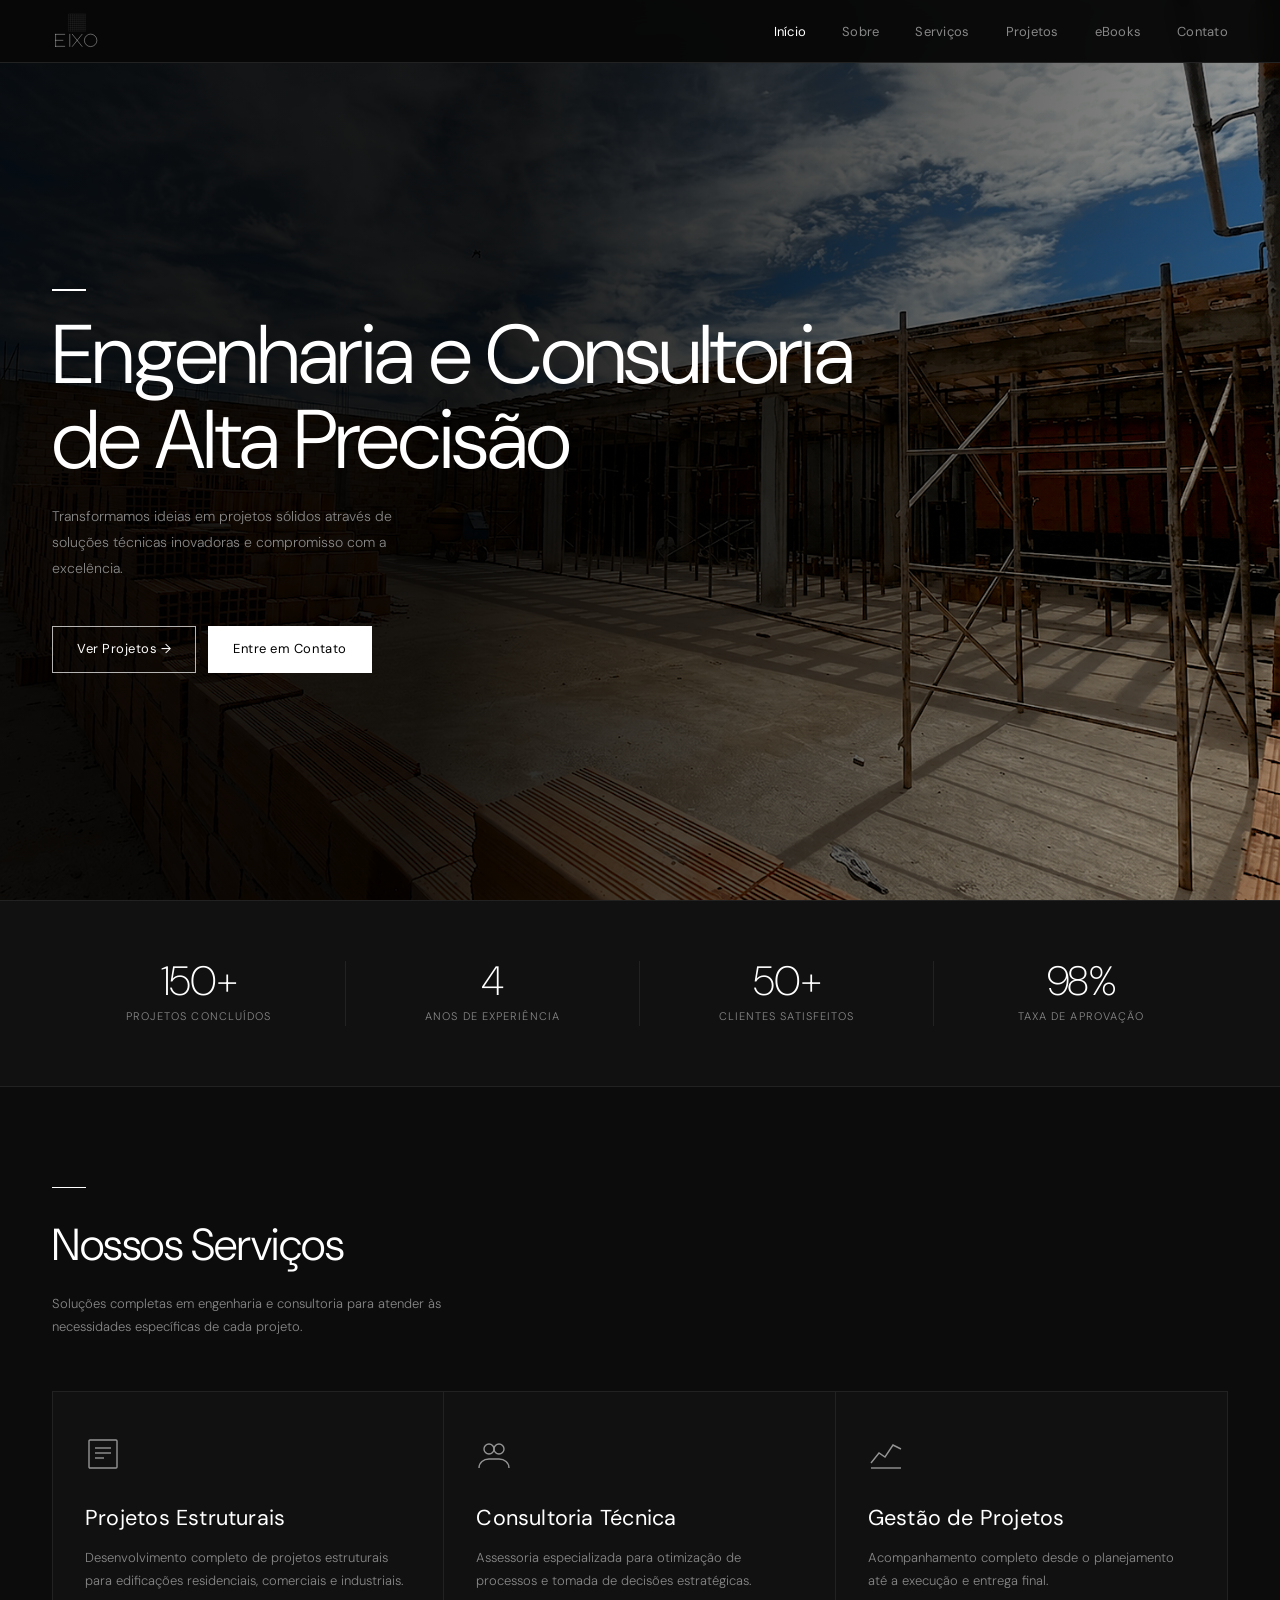
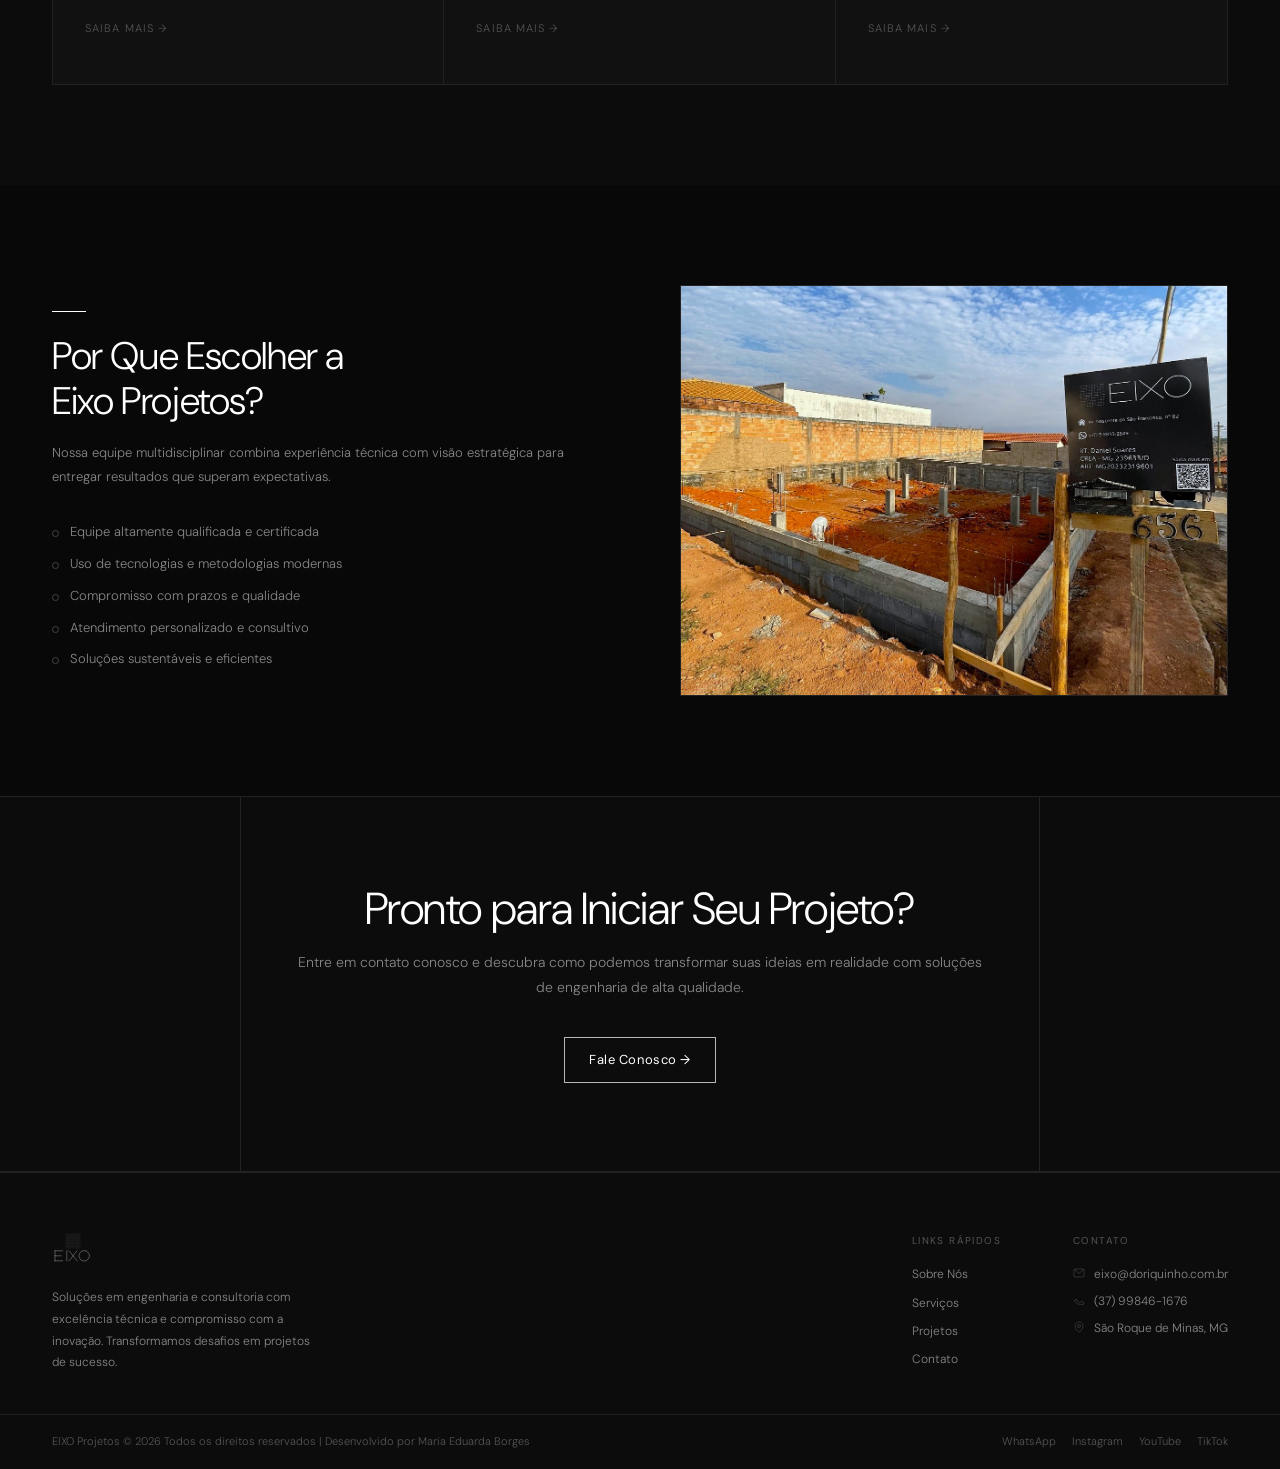
==== frontend/index.html @ 1cd073a4 "Primeiro commit" ====
<!DOCTYPE html>
<html lang="pt-BR">
<head>
  <meta charset="UTF-8">
  <meta name="viewport" content="width=device-width, initial-scale=1.0">
  <title>Início — EIXO Projetos</title>
  <link rel="stylesheet" href="style.css">
</head>
<body>
<script>window.ACTIVE_PAGE='inicio';</script>
<div id="nav-placeholder"></div>

<section id="home-hero">
  <div class="home-hero-bg"></div>
  <div class="home-hero-overlay"></div>
  <div class="home-hero-content">
    <div class="section-line"></div>
    <h1>Engenharia e Consultoria<br>de Alta Precisão</h1>
    <p>Transformamos ideias em projetos sólidos através de soluções técnicas inovadoras e compromisso com a excelência.</p>
    <div class="btn-group">
      <a class="btn btn-outline" href="projetos.html">Ver Projetos →</a>
      <a class="btn btn-filled"  href="contato.html">Entre em Contato</a>
    </div>
  </div>
</section>

<div class="stats-bar">
  <div class="stats-inner">
    <div class="stat"><div class="stat-num">150+</div><div class="stat-label">Projetos Concluídos</div></div>
    <div class="stat"><div class="stat-num">4</div><div class="stat-label">Anos de Experiência</div></div>
    <div class="stat"><div class="stat-num">50+</div><div class="stat-label">Clientes Satisfeitos</div></div>
    <div class="stat"><div class="stat-num">98%</div><div class="stat-label">Taxa de Aprovação</div></div>
  </div>
</div>

<section style="padding:100px 0;background:var(--darker)">
  <div class="container">
    <div style="margin-bottom:52px">
      <div class="section-line"></div>
      <h2 style="font-size:clamp(1.9rem,3.5vw,2.9rem);font-weight:300;margin-bottom:10px;letter-spacing:-.01em">Nossos Serviços</h2>
      <p style="color:var(--muted);font-size:13px;max-width:440px;line-height:1.8">Soluções completas em engenharia e consultoria para atender às necessidades específicas de cada projeto.</p>
    </div>
    <div class="svc-grid-home">
      <div class="svc-card">
        <div class="svc-icon"><svg viewBox="0 0 36 36" fill="none" stroke="white" stroke-width="1.4"><rect x="4" y="4" width="28" height="28" rx="1"/><line x1="10" y1="12" x2="26" y2="12"/><line x1="10" y1="17" x2="26" y2="17"/><line x1="10" y1="22" x2="19" y2="22"/></svg></div>
        <h3>Projetos Estruturais</h3>
        <p>Desenvolvimento completo de projetos estruturais para edificações residenciais, comerciais e industriais.</p>
        <a class="svc-link" href="servicos.html">Saiba mais</a>
      </div>
      <div class="svc-card">
        <div class="svc-icon"><svg viewBox="0 0 36 36" fill="none" stroke="white" stroke-width="1.4"><circle cx="13" cy="13" r="5"/><circle cx="23" cy="13" r="5"/><path d="M3 32c0-5.5 4.5-9 10-9h10c5.5 0 10 3.5 10 9"/></svg></div>
        <h3>Consultoria Técnica</h3>
        <p>Assessoria especializada para otimização de processos e tomada de decisões estratégicas.</p>
        <a class="svc-link" href="servicos.html">Saiba mais</a>
      </div>
      <div class="svc-card">
        <div class="svc-icon"><svg viewBox="0 0 36 36" fill="none" stroke="white" stroke-width="1.4"><polyline points="3,27 11,17 17,21 25,9 33,13"/><line x1="3" y1="32" x2="33" y2="32"/></svg></div>
        <h3>Gestão de Projetos</h3>
        <p>Acompanhamento completo desde o planejamento até a execução e entrega final.</p>
        <a class="svc-link" href="servicos.html">Saiba mais</a>
      </div>
    </div>
  </div>
</section>

<section style="padding:100px 0;background:var(--black)">
  <div class="container">
    <div class="why-grid">
      <div class="why-text">
        <div class="section-line"></div>
        <h2>Por Que Escolher a<br>Eixo Projetos?</h2>
        <p>Nossa equipe multidisciplinar combina experiência técnica com visão estratégica para entregar resultados que superam expectativas.</p>
        <ul class="why-list">
          <li>Equipe altamente qualificada e certificada</li>
          <li>Uso de tecnologias e metodologias modernas</li>
          <li>Compromisso com prazos e qualidade</li>
          <li>Atendimento personalizado e consultivo</li>
          <li>Soluções sustentáveis e eficientes</li>
        </ul>
      </div>
      <div class="why-img"><img src="img/why-bg.jpg" alt="Obra Eixo Projetos"></div>
    </div>
  </div>
</section>

<div class="cta-band"><div class="cta-wrap">
  <h2>Pronto para Iniciar Seu Projeto?</h2>
  <p>Entre em contato conosco e descubra como podemos transformar suas ideias em realidade com soluções de engenharia de alta qualidade.</p>
  <a class="btn btn-outline" href="contato.html">Fale Conosco →</a>
</div></div>

<div id="footer-placeholder"></div>
<script src="preloader.js"></script>
<script src="layout.js"></script>
</body>
</html>
---- frontend/style.css ----
/* ═══════════════════════════════════════════════════════════
   style.css — ponto de entrada único
   Importa todos os módulos CSS na ordem correta
═══════════════════════════════════════════════════════════ */

@import url('css/root.css');
@import url('css/components.css');

/* páginas específicas */
@import url('css/index.css');
@import url('css/sobre.css');
@import url('css/servicos.css');
@import url('css/projetos.css');
@import url('css/contato.css');
@import url('css/projeto-detalhe.css');
@import url('css/ebooks.css');

/* responsivo — sempre por último */
@import url('css/responsive.css');
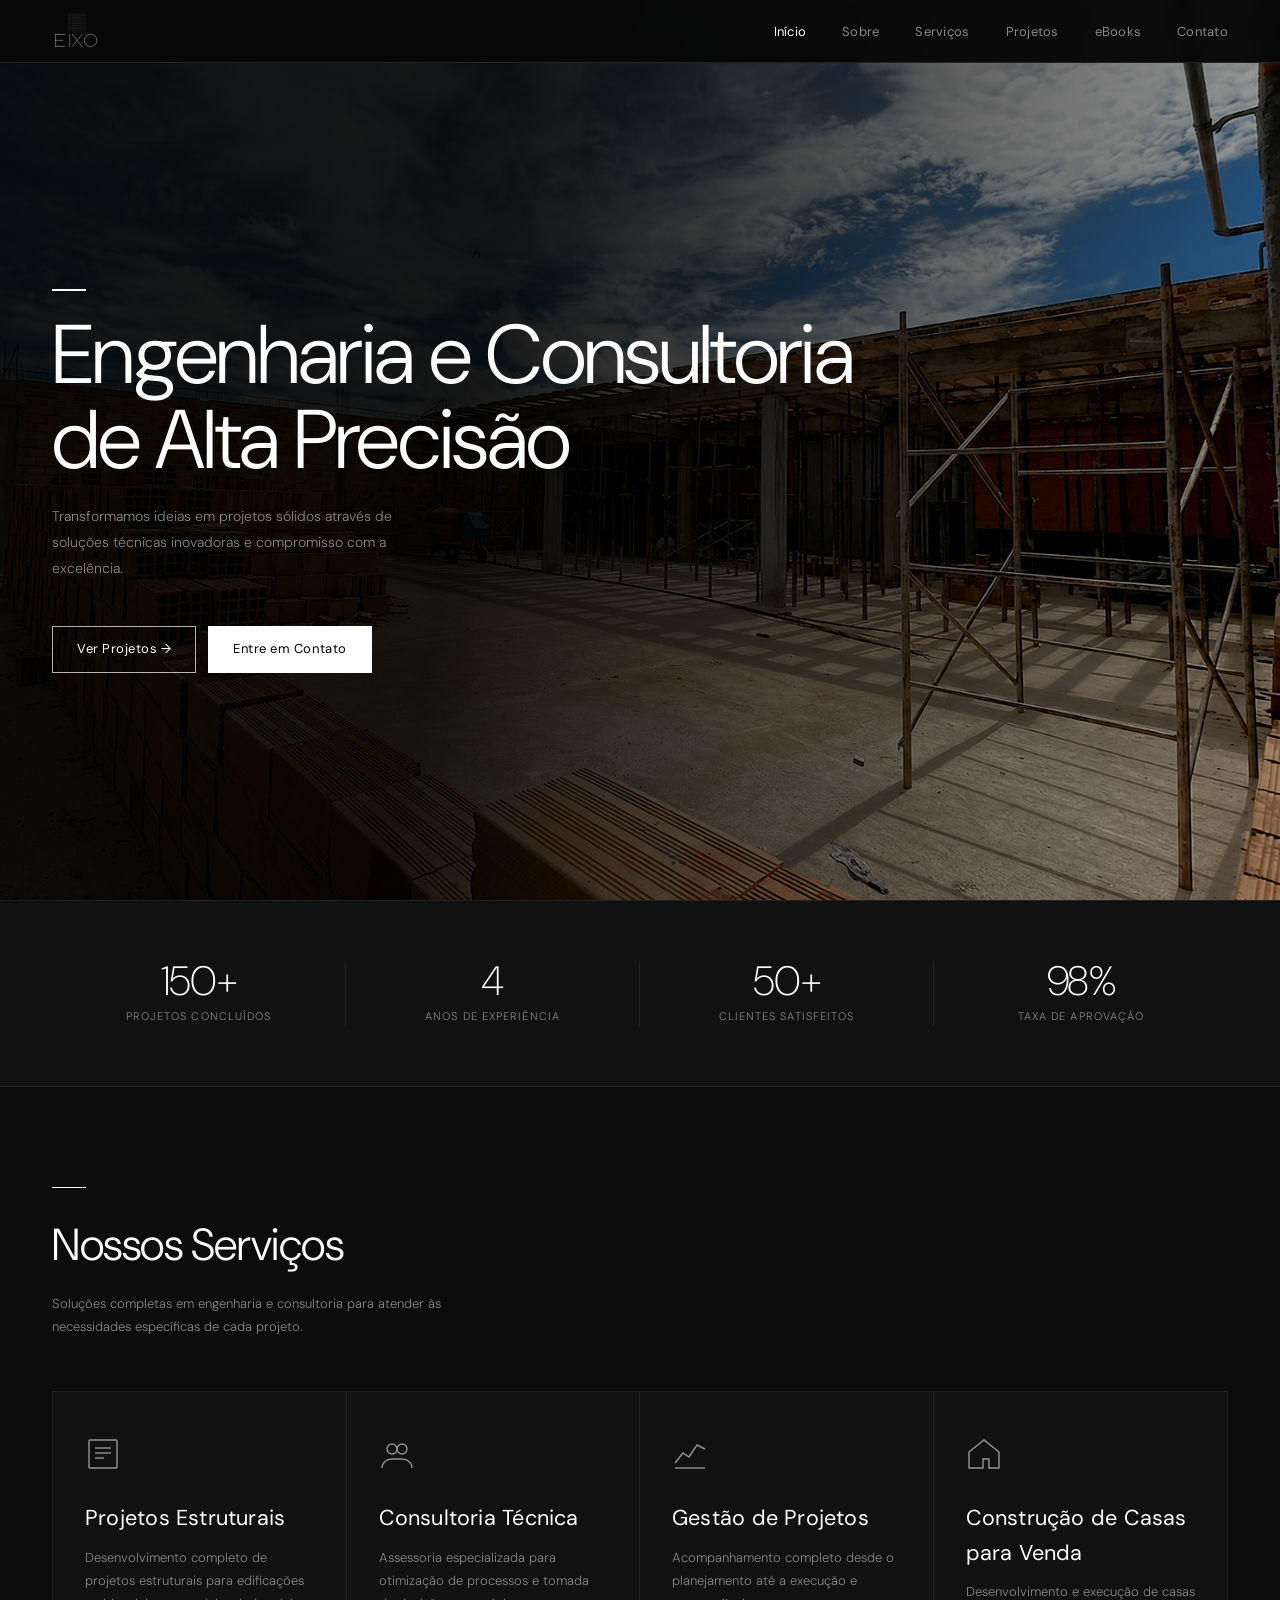
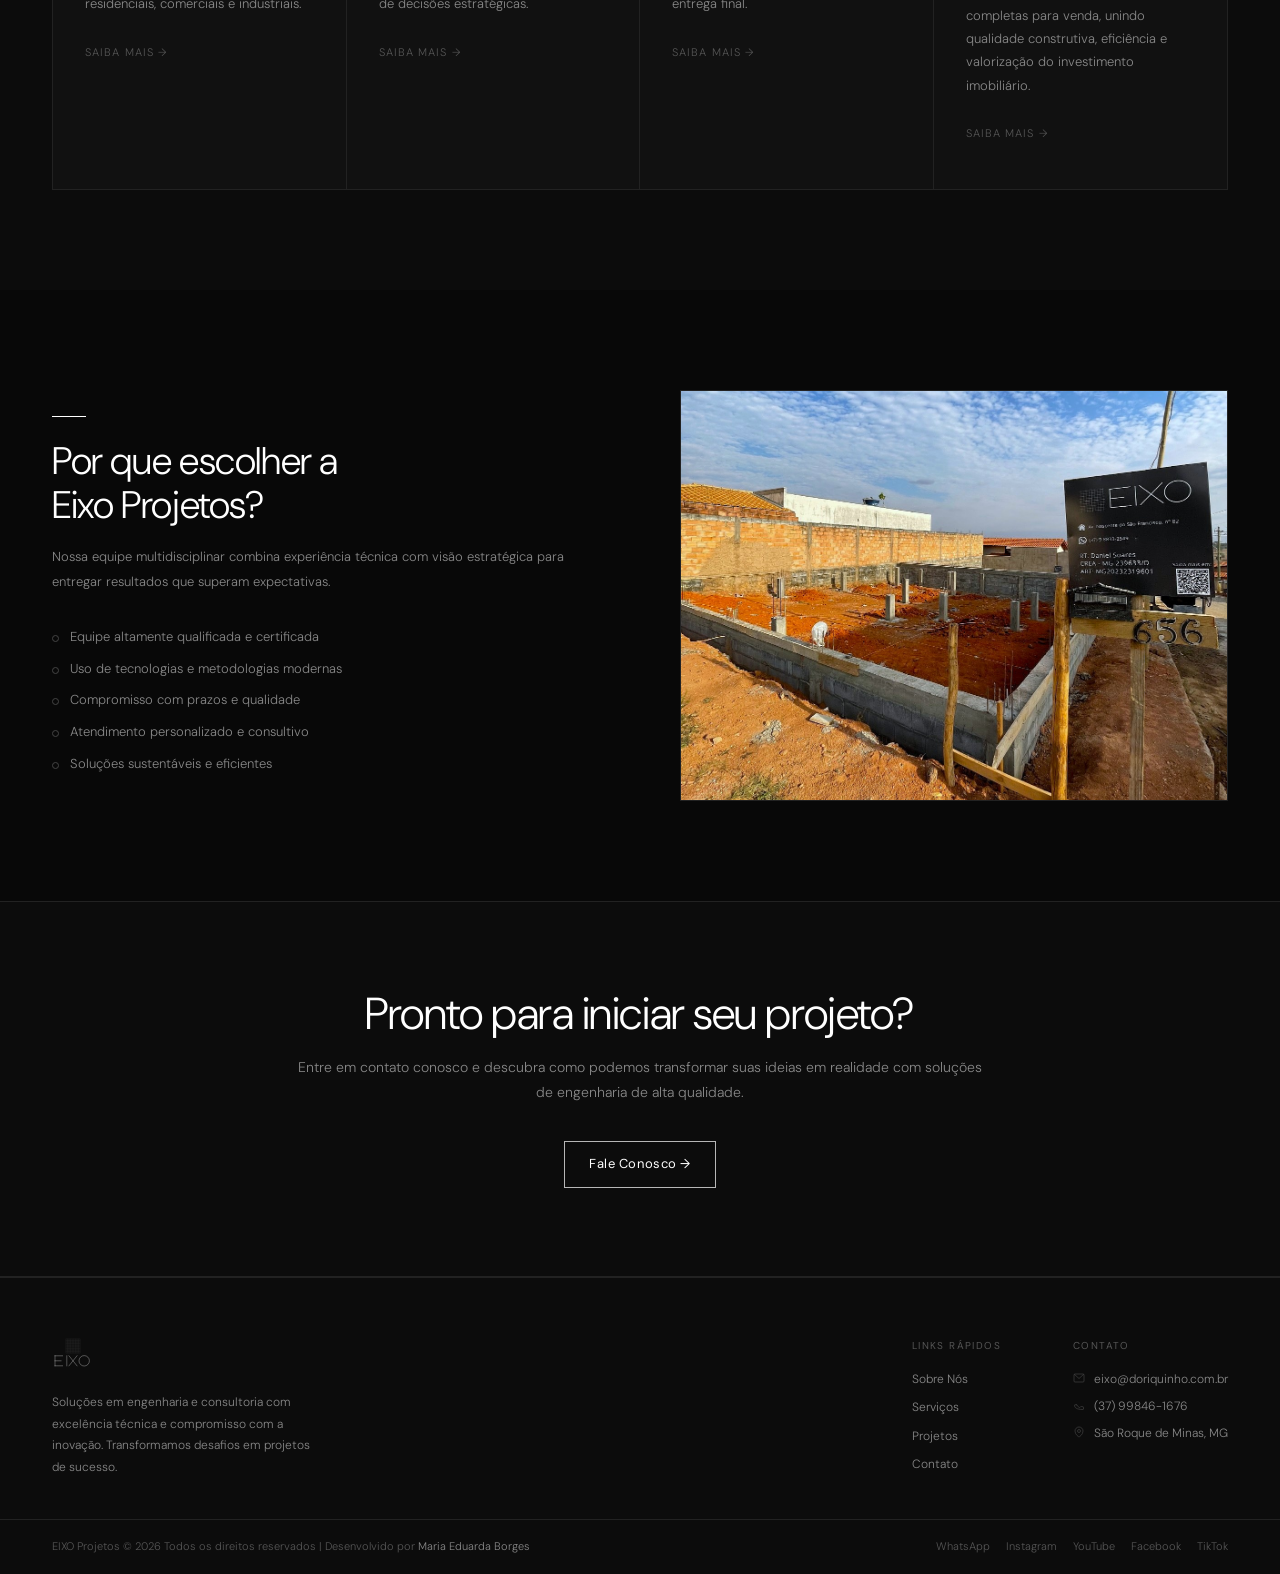
==== commit a2f85413: "Ajuste ebooks" ====
--- a/frontend/index.html
+++ b/frontend/index.html
@@ -3,6 +3,7 @@
 <head>
   <meta charset="UTF-8">
   <meta name="viewport" content="width=device-width, initial-scale=1.0">
+  <link rel="icon" type="image/png" href="favicon.png">
   <title>Início — EIXO Projetos</title>
   <link rel="stylesheet" href="style.css">
 </head>
@@ -59,6 +60,12 @@
         <p>Acompanhamento completo desde o planejamento até a execução e entrega final.</p>
         <a class="svc-link" href="servicos.html">Saiba mais</a>
       </div>
+      <div class="svc-card">
+        <div class="svc-icon"><svg viewBox="0 0 36 36" fill="none" stroke="white" stroke-width="1.4"><path d="M3 16L18 4l15 12v16H23v-9h-6v9H3V16z"/></svg></div>
+        <h3>Construção de Casas para Venda</h3>
+        <p>Desenvolvimento e execução de casas completas para venda, unindo qualidade construtiva, eficiência e valorização do investimento imobiliário.</p>
+        <a class="svc-link" href="servicos.html">Saiba mais</a>
+      </div>
     </div>
   </div>
 </section>
@@ -68,7 +75,7 @@
     <div class="why-grid">
       <div class="why-text">
         <div class="section-line"></div>
-        <h2>Por Que Escolher a<br>Eixo Projetos?</h2>
+        <h2>Por que escolher a<br>Eixo Projetos?</h2>
         <p>Nossa equipe multidisciplinar combina experiência técnica com visão estratégica para entregar resultados que superam expectativas.</p>
         <ul class="why-list">
           <li>Equipe altamente qualificada e certificada</li>
@@ -84,7 +91,7 @@
 </section>
 
 <div class="cta-band"><div class="cta-wrap">
-  <h2>Pronto para Iniciar Seu Projeto?</h2>
+  <h2>Pronto para iniciar seu projeto?</h2>
   <p>Entre em contato conosco e descubra como podemos transformar suas ideias em realidade com soluções de engenharia de alta qualidade.</p>
   <a class="btn btn-outline" href="contato.html">Fale Conosco →</a>
 </div></div>
--- a/frontend/style.css
+++ b/frontend/style.css
@@ -1,19 +1,705 @@
-/* ═══════════════════════════════════════════════════════════
-   style.css — ponto de entrada único
-   Importa todos os módulos CSS na ordem correta
-═══════════════════════════════════════════════════════════ */
-
-@import url('css/root.css');
-@import url('css/components.css');
-
-/* páginas específicas */
-@import url('css/index.css');
-@import url('css/sobre.css');
-@import url('css/servicos.css');
-@import url('css/projetos.css');
-@import url('css/contato.css');
-@import url('css/projeto-detalhe.css');
-@import url('css/ebooks.css');
-
-/* responsivo — sempre por último */
-@import url('css/responsive.css');+/* style.css — gerado automaticamente
+   Edite os arquivos em css/ */
+
+
+/* ══ root.css ══ */
+/* ═══════════════════════════════════════════════════════════
+   root.css — variáveis, reset, base tipográfica
+   Importado por: style.css (que todos os HTMLs carregam)
+═══════════════════════════════════════════════════════════ */
+
+@import url('https://fonts.googleapis.com/css2?family=DM+Sans:wght@300;400;500&display=swap');
+
+/* ── RESET ─────────────────────────────────────────────── */
+* { margin: 0; padding: 0; box-sizing: border-box; }
+html { scroll-behavior: smooth; }
+
+/* ── VARIÁVEIS ─────────────────────────────────────────── */
+:root {
+  --black:   #080808;
+  --dark:    #111111;
+  --darker:  #0c0c0c;
+  --card:    #161616;
+  --border:  #222222;
+  --border2: #2e2e2e;
+  --muted:   #888888;
+  --muted2:  #555555;
+}
+
+/* ── BASE ──────────────────────────────────────────────── */
+body {
+  background: var(--black);
+  color: #fff;
+  font-family: 'DM Sans', system-ui, sans-serif;
+  font-weight: 300;
+  line-height: 1.6;
+}
+
+
+
+
+/* ══ components.css ══ */
+/* ═══════════════════════════════════════════════════════════
+   components.css — nav, footer, botões, hero, stats, CTA
+   Elementos reutilizados em todas as páginas
+═══════════════════════════════════════════════════════════ */
+
+/* ── LOGO ──────────────────────────────────────────────── */
+.logo-svg { display: flex; align-items: center; cursor: pointer; text-decoration: none; }
+.logo-svg svg { height: 36px; width: auto; }
+
+/* ── NAV ───────────────────────────────────────────────── */
+nav {
+  position: fixed; top: 0; left: 0; right: 0; z-index: 200;
+  background: rgba(8,8,8,0.97);
+  backdrop-filter: blur(12px);
+  border-bottom: 1px solid var(--border);
+}
+.nav-inner {
+  max-width: 1440px; margin: 0 auto; padding: 0 52px;
+  display: flex; align-items: center; justify-content: space-between; height: 62px;
+}
+.nav-links { display: flex; gap: 36px; list-style: none; }
+.nav-links a {
+  color: var(--muted); text-decoration: none;
+  font-size: 13px; letter-spacing: 0.02em;
+  transition: color .18s; font-weight: 400;
+}
+.nav-links a:hover,
+.nav-links a.active { color: #fff; }
+
+/* ── LAYOUT UTILITÁRIOS ────────────────────────────────── */
+.container { max-width: 1440px; margin: 0 auto; padding: 0 52px; }
+.section-line { width: 34px; height: 1.5px; background: #fff; margin-bottom: 22px; }
+
+/* ── BOTÕES ────────────────────────────────────────────── */
+.btn {
+  display: inline-flex; align-items: center; gap: 9px;
+  padding: 12px 24px; font-size: 13px; font-family: inherit;
+  font-weight: 400; letter-spacing: 0.04em; text-decoration: none;
+  cursor: pointer; border: none; transition: all .2s;
+}
+.btn-outline { background: transparent; border: 1px solid rgba(255,255,255,0.7); color: #fff; }
+.btn-outline:hover { background: #fff; color: #000; border-color: #fff; }
+.btn-filled  { background: #fff; color: #000; border: 1px solid #fff; }
+.btn-filled:hover { background: transparent; color: #fff; }
+.btn-group { display: flex; gap: 12px; flex-wrap: wrap; }
+
+/* ── PAGE HERO (páginas internas) ──────────────────────── */
+.page-hero {
+  position: relative; min-height: 50vh;
+  display: flex; align-items: flex-end; padding-bottom: 64px;
+  overflow: hidden; margin-top: 62px;
+}
+.hero-bg-img { position: absolute; inset: 0; background-size: cover; background-position: center; }
+.hero-overlay { position: absolute; inset: 0; background: rgba(0,0,0,0.65); }
+.hero-text { position: relative; }
+.hero-text h1 {
+  font-size: clamp(2.8rem, 5vw, 4.5rem); font-weight: 300;
+  letter-spacing: -0.01em; margin-bottom: 10px; line-height: 1.05;
+}
+.hero-text p { color: var(--muted); font-size: 14px; max-width: 500px; line-height: 1.8; }
+
+/* ── STATS BAR ─────────────────────────────────────────── */
+.stats-bar { background: var(--dark); border-top: 1px solid var(--border); border-bottom: 1px solid var(--border); }
+.stats-inner { max-width: 1440px; margin: 0 auto; padding: 60px 52px; display: grid; grid-template-columns: repeat(4,1fr); }
+.stat { text-align: center; padding: 0 12px; border-right: 1px solid var(--border); }
+.stat:last-child { border-right: none; }
+.stat-num { font-size: clamp(2.2rem,3.2vw,3.4rem); font-weight: 200; line-height: 1; margin-bottom: 6px; letter-spacing: -0.02em; }
+.stat-label { font-size: 11px; color: var(--muted); letter-spacing: 0.1em; text-transform: uppercase; }
+
+/* ── CTA BAND ──────────────────────────────────────────── */
+.cta-band { background: var(--darker); border-top: 1px solid var(--border); border-bottom: 1px solid var(--border); }
+.cta-wrap {
+  max-width: 800px; margin: 0 auto; padding: 88px 52px; text-align: center;
+}
+.cta-wrap h2 { font-size: clamp(1.9rem,3.5vw,2.9rem); font-weight: 300; margin-bottom: 16px; line-height: 1.1; letter-spacing: -.01em; }
+.cta-wrap p  { color: var(--muted); font-size: 14px; margin-bottom: 36px; line-height: 1.8; }
+
+/* ── FOOTER ────────────────────────────────────────────── */
+footer { background: var(--darker); border-top: 1px solid var(--border); }
+.footer-inner {
+  max-width: 1440px; margin: 0 auto; padding: 60px 52px 36px;
+  display: grid; grid-template-columns: 1.2fr auto auto; gap: 72px;
+}
+.footer-brand { display: flex; flex-direction: column; }
+.footer-brand .logo-svg { margin-bottom: 14px; }
+.footer-brand .logo-svg svg { height: 30px; }
+.footer-brand p { color: var(--muted); font-size: 12px; max-width: 270px; line-height: 1.8; margin-top: 10px; }
+.footer-col h5 { font-size: 10px; letter-spacing: .14em; text-transform: uppercase; color: var(--muted2); margin-bottom: 16px; font-weight: 400; }
+.footer-col a  { display: block; color: var(--muted); font-size: 12px; text-decoration: none; margin-bottom: 9px; transition: color .18s; }
+.footer-col a:hover { color: #fff; }
+.ci { display: flex; align-items: flex-start; gap: 9px; color: var(--muted); font-size: 12px; margin-bottom: 9px; line-height: 1.5; }
+.ci svg { width: 12px; height: 12px; flex-shrink: 0; opacity: .4; margin-top: 2px; }
+.footer-bottom {
+  max-width: 1440px; margin: 0 auto; padding: 18px 52px;
+  border-top: 1px solid var(--border);
+  display: flex; align-items: center; justify-content: space-between;
+}
+.footer-bottom p { color: var(--muted2); font-size: 11px; }
+.social-links { display: flex; gap: 16px; }
+.social-links a { color: var(--muted2); font-size: 11px; text-decoration: none; transition: color .18s; }
+.social-links a:hover { color: #fff; }
+
+
+/* ══ index.css ══ */
+/* ═══════════════════════════════════════════════════════════
+   index.css — página inicial (home hero, serviços, por que)
+═══════════════════════════════════════════════════════════ */
+
+/* ── HOME HERO ─────────────────────────────────────────── */
+#home-hero {
+  position: relative; min-height: 100vh;
+  display: flex; align-items: center; overflow: hidden; padding-top: 62px;
+}
+.home-hero-bg {
+  position: absolute; inset: 0;
+  background: url('img/hero-bg.jpg') center/cover;
+}
+.home-hero-overlay {
+  position: absolute; inset: 0;
+  background: linear-gradient(100deg, rgba(0,0,0,.9) 38%, rgba(0,0,0,.3) 100%);
+}
+.home-hero-content { position: relative; max-width: 1440px; margin: 0 auto; padding: 0 52px; width: 100%; }
+.home-hero-content h1 { font-size: clamp(3rem,6.5vw,5.8rem); font-weight: 300; line-height: 1.02; margin-bottom: 22px; letter-spacing: -0.02em; }
+.home-hero-content p  { font-size: 14px; color: var(--muted); max-width: 400px; margin-bottom: 44px; line-height: 1.85; }
+
+@keyframes fadeUp { from { opacity:0; transform:translateY(20px); } to { opacity:1; transform:translateY(0); } }
+.home-hero-content > * { animation: fadeUp .6s ease forwards; opacity: 0; }
+.home-hero-content .section-line { animation-delay: .10s; }
+.home-hero-content h1            { animation-delay: .18s; }
+.home-hero-content p             { animation-delay: .30s; }
+.home-hero-content .btn-group    { animation-delay: .42s; }
+
+/* ── SERVIÇOS (grid do home) ───────────────────────────── */
+.svc-grid-home { display: grid; grid-template-columns: repeat(4,1fr); border: 1px solid var(--border); }
+.svc-card { background: var(--dark); padding: 44px 32px; border-right: 1px solid var(--border); transition: background .2s; }
+.svc-card:last-child { border-right: none; }
+.svc-card:hover { background: #141414; }
+.svc-icon { margin-bottom: 22px; opacity: .55; }
+.svc-icon svg { width: 36px; height: 36px; }
+.svc-card h3 { font-size: 1.35rem; font-weight: 400; margin-bottom: 10px; letter-spacing: .01em; }
+.svc-card p  { font-size: 13px; color: var(--muted); line-height: 1.8; margin-bottom: 22px; }
+.svc-link { font-size: 11px; color: var(--muted2); letter-spacing: .1em; text-transform: uppercase; text-decoration: none; display: inline-block; transition: color .2s; }
+.svc-link:hover { color: #fff; }
+.svc-link::after { content: ' →'; }
+
+/* ── POR QUE ESCOLHER ──────────────────────────────────── */
+.why-grid { display: grid; grid-template-columns: 1fr 1fr; gap: 80px; align-items: center; }
+.why-text h2 { font-size: clamp(1.9rem,3vw,2.7rem); font-weight: 300; margin-bottom: 18px; line-height: 1.15; letter-spacing: -.01em; }
+.why-text p  { color: var(--muted); font-size: 13px; line-height: 1.9; margin-bottom: 32px; }
+.why-list { list-style: none; display: flex; flex-direction: column; gap: 11px; }
+.why-list li { font-size: 13px; color: var(--muted); padding-left: 18px; position: relative; }
+.why-list li::before { content: ''; position: absolute; left: 0; top: 8px; width: 5px; height: 5px; border: 1px solid #444; border-radius: 50%; }
+.why-img { overflow: hidden; border: 1px solid var(--border); aspect-ratio: 4/3; }
+.why-img img { width: 100%; height: 100%; object-fit: cover; display: block; transition: opacity .3s; }
+.why-img:hover img { opacity: .9; }
+
+
+/* ══ sobre.css ══ */
+/* ═══════════════════════════════════════════════════════════
+   sobre.css — história, missão/visão, valores, equipe
+═══════════════════════════════════════════════════════════ */
+
+/* ── HISTÓRIA ──────────────────────────────────────────── */
+.hist-grid { display: grid; grid-template-columns: 1fr 1fr; gap: 72px; align-items: center; }
+.hist-img { border: 1px solid var(--border); overflow: hidden; aspect-ratio: 4/3; }
+.hist-img img { width: 100%; height: 100%; object-fit: cover; object-position: center top; display: block; }
+.hist-text h2 { font-size: 2.1rem; font-weight: 300; margin-bottom: 18px; letter-spacing: -.01em; }
+.hist-text p  { color: var(--muted); font-size: 13px; line-height: 1.9; margin-bottom: 14px; }
+
+/* ── MISSÃO & VISÃO ────────────────────────────────────── */
+.mv-grid { display: grid; grid-template-columns: 1fr 1fr; gap: 1px; background: var(--border); }
+.mv-card { background: var(--dark); padding: 50px 44px; }
+.mv-icon { opacity: .4; margin-bottom: 18px; }
+.mv-icon svg { width: 30px; height: 30px; }
+.mv-card h3 { font-size: 1.5rem; font-weight: 300; margin-bottom: 14px; letter-spacing: -.01em; }
+.mv-card p  { color: var(--muted); font-size: 13px; line-height: 1.9; }
+
+/* ── VALORES ───────────────────────────────────────────── */
+.valores-grid { display: grid; grid-template-columns: repeat(4,1fr); gap: 1px; background: var(--border); }
+.valor-card { background: var(--dark); padding: 30px 22px; }
+.valor-icon { opacity: .4; margin-bottom: 14px; }
+.valor-icon svg { width: 26px; height: 26px; }
+.valor-card h4 { font-size: 1.05rem; font-weight: 400; margin-bottom: 7px; }
+.valor-card p  { color: var(--muted); font-size: 12px; line-height: 1.8; }
+
+/* ── EQUIPE ────────────────────────────────────────────── */
+.equipe-grid { display: grid; grid-template-columns: repeat(3,1fr); gap: 44px; margin-top: 44px; }
+.equipe-member { text-align: center; }
+.equipe-avatar { width: 80px; height: 80px; border-radius: 50%; background: var(--card); border: 1px solid var(--border); display: flex; align-items: center; justify-content: center; margin: 0 auto 14px; }
+.equipe-avatar svg { width: 34px; height: 34px; opacity: .3; }
+.equipe-member h4 { font-size: 13px; font-weight: 400; margin-bottom: 3px; }
+.equipe-member p  { font-size: 11px; color: var(--muted); letter-spacing: .07em; text-transform: uppercase; }
+
+
+/* ══ servicos.css ══ */
+/* ═══════════════════════════════════════════════════════════
+   servicos.css — grid de serviços e processo
+═══════════════════════════════════════════════════════════ */
+
+/* ── GRID DE SERVIÇOS ──────────────────────────────────── */
+.svc-detail-grid { display: grid; grid-template-columns: 1fr 1fr; gap: 1px; background: var(--border); }
+.svc-detail-card { background: var(--dark); padding: 44px 36px; }
+.svc-detail-card .svc-icon { opacity: .5; }
+.svc-detail-card h3 { font-size: 1.4rem; font-weight: 400; margin-bottom: 10px; }
+.svc-detail-card > p { font-size: 13px; color: var(--muted); line-height: 1.8; margin-bottom: 18px; }
+.svc-bullets { list-style: none; display: flex; flex-direction: column; gap: 7px; }
+.svc-bullets li { font-size: 12px; color: var(--muted); padding-left: 13px; position: relative; }
+.svc-bullets li::before { content: '•'; position: absolute; left: 0; color: var(--muted2); }
+
+/* ── PROCESSO ──────────────────────────────────────────── */
+.processo-grid { display: grid; grid-template-columns: repeat(4,1fr); text-align: center; margin-top: 48px; border-top: 1px solid var(--border); }
+.processo-step { padding: 40px 20px; border-right: 1px solid var(--border); }
+.processo-step:last-child { border-right: none; }
+.processo-num { font-size: 3rem; font-weight: 200; color: var(--muted2); line-height: 1; margin-bottom: 14px; letter-spacing: -.02em; }
+.processo-step h4 { font-size: 13px; font-weight: 500; margin-bottom: 8px; letter-spacing: .02em; }
+.processo-step p  { font-size: 12px; color: var(--muted); line-height: 1.8; }
+
+
+/* ══ projetos.css ══ */
+/* ═══════════════════════════════════════════════════════════
+   projetos.css — filtros, grid de cards e stats
+═══════════════════════════════════════════════════════════ */
+
+/* ── FILTROS ───────────────────────────────────────────── */
+.proj-filter { display: flex; gap: 6px; flex-wrap: wrap; margin-bottom: 36px; }
+.filter-btn {
+  padding: 6px 14px; font-size: 11px; letter-spacing: .08em; text-transform: uppercase;
+  background: transparent; border: 1px solid var(--border2); color: var(--muted);
+  cursor: pointer; font-family: inherit; transition: all .18s;
+}
+.filter-btn.active,
+.filter-btn:hover { border-color: #fff; color: #fff; }
+
+/* ── GRID DE CARDS ─────────────────────────────────────── */
+.proj-grid { display: grid; grid-template-columns: repeat(3,1fr); gap: 20px; }
+.proj-card { background: var(--dark); border: 1px solid var(--border); cursor: pointer; transition: border-color .2s; }
+.proj-card:hover { border-color: #3a3a3a; }
+.proj-thumb-wrap { position: relative; overflow: hidden; aspect-ratio: 16/11; }
+.proj-thumb-wrap img { width: 100%; height: 100%; object-fit: cover; display: block; filter: grayscale(10%); transition: transform .4s, filter .3s; }
+.proj-card:hover .proj-thumb-wrap img { transform: scale(1.04); filter: grayscale(0%); }
+.proj-tag-badge { position: absolute; top: 12px; left: 12px; background: rgba(8,8,8,.88); padding: 4px 10px; font-size: 10px; letter-spacing: .08em; text-transform: uppercase; color: #fff; border: 1px solid var(--border2); }
+.proj-card-body { padding: 22px 22px 26px; }
+.proj-card-body h3 { font-size: 1.25rem; font-weight: 400; margin-bottom: 7px; line-height: 1.2; }
+.proj-card-body p  { font-size: 12px; color: var(--muted); line-height: 1.75; margin-bottom: 12px; }
+.proj-meta { display: flex; align-items: center; gap: 14px; margin-bottom: 14px; }
+.proj-meta-item { display: flex; align-items: center; gap: 4px; font-size: 11px; color: var(--muted2); }
+.proj-meta-item svg { width: 10px; height: 10px; opacity: .5; }
+.proj-det-link { font-size: 11px; letter-spacing: .08em; text-transform: uppercase; color: var(--muted); transition: color .18s; cursor: pointer; }
+.proj-det-link:hover { color: #fff; }
+.proj-det-link::after { content: ' →'; }
+
+/* ── ETIQUETA À VENDA ──────────────────────────────────── */
+.proj-sale-badge {
+  position: absolute; top: 12px; right: 12px;
+  background: #1a7a3a;
+  border: 1px solid #2ea854;
+  padding: 4px 10px;
+  font-size: 10px; letter-spacing: .08em; text-transform: uppercase;
+  color: #fff;
+  display: flex; align-items: center; gap: 5px;
+  z-index: 2;
+}
+
+/* ── STATS BAR (projetos) ──────────────────────────────── */
+.proj-stats-bar { background: var(--dark); border-top: 1px solid var(--border); border-bottom: 1px solid var(--border); }
+
+
+/* ══ contato.css ══ */
+/* ═══════════════════════════════════════════════════════════
+   contato.css — informações de contato e formulário
+═══════════════════════════════════════════════════════════ */
+
+/* ── LAYOUT ────────────────────────────────────────────── */
+.contato-outer { display: grid; grid-template-columns: 1fr 1.4fr; gap: 60px; align-items: start; }
+.contato-info-title { font-size: 1.6rem; font-weight: 400; margin-bottom: 12px; letter-spacing: -.01em; }
+.contato-info-sub   { color: var(--muted); font-size: 13px; line-height: 1.8; margin-bottom: 36px; max-width: 360px; }
+
+/* ── DADOS DE CONTATO ──────────────────────────────────── */
+.cd { display: flex; align-items: flex-start; gap: 14px; margin-bottom: 20px; }
+.cd-icon { width: 38px; height: 38px; border: 1px solid var(--border2); display: flex; align-items: center; justify-content: center; flex-shrink: 0; }
+.cd-icon svg { width: 15px; height: 15px; opacity: .5; }
+.cd-label { font-size: 10px; letter-spacing: .1em; text-transform: uppercase; color: var(--muted2); margin-bottom: 3px; font-weight: 500; }
+.cd-val   { font-size: 13px; color: #fff; line-height: 1.7; }
+
+/* ── FORMULÁRIO ────────────────────────────────────────── */
+.contato-form-box { background: var(--dark); border: 1px solid var(--border); padding: 40px; }
+.contato-form-box h2 { font-size: 1.55rem; font-weight: 400; margin-bottom: 28px; letter-spacing: -.01em; }
+.form-row { display: grid; grid-template-columns: 1fr 1fr; gap: 16px; }
+.form-group { margin-bottom: 16px; }
+.form-group label { display: block; font-size: 11px; letter-spacing: .08em; text-transform: uppercase; color: var(--muted); margin-bottom: 7px; font-weight: 400; }
+.form-group label .req { color: #fff; margin-left: 2px; }
+.form-group input,
+.form-group textarea,
+.form-group select {
+  width: 100%; background: #0e0e0e; border: 1px solid var(--border2);
+  color: #fff; padding: 11px 13px; font-size: 13px; font-family: inherit;
+  font-weight: 300; outline: none; transition: border-color .18s;
+  appearance: none; -webkit-appearance: none;
+}
+.form-group input::placeholder,
+.form-group textarea::placeholder { color: var(--muted2); }
+.form-group input:focus,
+.form-group textarea:focus,
+.form-group select:focus { border-color: #555; }
+.form-group textarea { height: 140px; resize: vertical; }
+.form-group select option { background: #111; }
+
+
+/* ══ projeto-detalhe.css ══ */
+/* ═══════════════════════════════════════════════════════════
+   projeto-detalhe.css — layout completo da página de detalhe
+═══════════════════════════════════════════════════════════ */
+
+/* ── HERO ──────────────────────────────────────────────── */
+.proj-detail-hero {
+  position: relative;
+  height: 58vh;
+  overflow: hidden;
+  margin-top: 62px;
+}
+.proj-detail-hero-overlay {
+  position: absolute; inset: 0;
+  background: linear-gradient(0deg, rgba(8,8,8,.92) 20%, rgba(0,0,0,.2) 100%);
+  z-index: 1;
+}
+.proj-detail-meta-bar {
+  position: absolute; bottom: 0; left: 0; right: 0;
+  padding: 40px 52px;
+  z-index: 2;
+}
+.proj-tag-badge-lg {
+  display: inline-block;
+  background: rgba(8,8,8,.85);
+  padding: 5px 12px;
+  font-size: 10px;
+  letter-spacing: .1em;
+  text-transform: uppercase;
+  border: 1px solid rgba(255,255,255,.25);
+  margin-bottom: 12px;
+}
+.proj-detail-meta-bar h1 {
+  font-size: clamp(2.2rem, 4.5vw, 3.8rem);
+  font-weight: 300;
+  line-height: 1.05;
+  margin-bottom: 10px;
+  letter-spacing: -.01em;
+}
+.proj-detail-meta-bar .proj-meta {
+  display: flex;
+  align-items: center;
+  gap: 18px;
+}
+.proj-detail-meta-bar .proj-meta-item {
+  display: flex; align-items: center; gap: 5px;
+  font-size: 12px; color: rgba(255,255,255,.6);
+}
+.proj-detail-meta-bar .proj-meta-item svg {
+  width: 12px; height: 12px; opacity: .5;
+}
+
+/* ── CARROSSEL ─────────────────────────────────────────── */
+.carousel-wrap {
+  position: absolute; inset: 0;
+  overflow: hidden;
+}
+.carousel-track {
+  display: flex; height: 100%;
+  transition: transform 0.55s cubic-bezier(0.77,0,0.18,1);
+}
+.carousel-track img {
+  flex-shrink: 0; width: 100%; height: 100%;
+  object-fit: cover; display: block;
+}
+.carousel-btn {
+  position: absolute; top: 50%; transform: translateY(-50%);
+  z-index: 3;
+  background: rgba(8,8,8,.55);
+  border: 1px solid rgba(255,255,255,.18);
+  color: #fff; width: 44px; height: 44px;
+  display: flex; align-items: center; justify-content: center;
+  cursor: pointer; font-size: 18px;
+  backdrop-filter: blur(6px);
+  transition: background .2s; font-family: inherit;
+}
+.carousel-btn:hover { background: rgba(255,255,255,.15); }
+.carousel-btn.prev  { left: 18px; }
+.carousel-btn.next  { right: 18px; }
+.carousel-dots {
+  position: absolute; bottom: 120px;
+  left: 50%; transform: translateX(-50%);
+  display: flex; gap: 7px; z-index: 3;
+}
+.carousel-dot {
+  width: 6px; height: 6px; border-radius: 50%;
+  background: rgba(255,255,255,.35);
+  border: none; cursor: pointer;
+  transition: background .2s, transform .2s; padding: 0;
+}
+.carousel-dot.active { background: #fff; transform: scale(1.3); }
+.carousel-counter {
+  position: absolute; top: 18px; right: 18px;
+  font-size: 11px; letter-spacing: .08em;
+  color: rgba(255,255,255,.6);
+  background: rgba(0,0,0,.5);
+  padding: 4px 10px;
+  border: 1px solid rgba(255,255,255,.12);
+  z-index: 3;
+}
+.proj-detail-hero img.single-img {
+  position: absolute; inset: 0;
+  width: 100%; height: 100%;
+  object-fit: cover; display: block;
+}
+
+/* ── CORPO DA PÁGINA ───────────────────────────────────── */
+.proj-detail-body {
+  max-width: 1440px; margin: 0 auto;
+  padding: 68px 52px;
+  display: grid;
+  grid-template-columns: 1fr 340px;
+  gap: 60px;
+  align-items: start;
+}
+
+/* ── CONTEÚDO PRINCIPAL ────────────────────────────────── */
+.proj-detail-main p {
+  font-size: 14px; color: var(--muted);
+  line-height: 1.9; margin-bottom: 18px;
+}
+.proj-detail-main h2 {
+  font-size: 1.6rem; font-weight: 300;
+  margin-bottom: 14px; margin-top: 32px;
+  letter-spacing: -.01em;
+}
+.proj-detail-main ul {
+  list-style: none;
+  display: flex; flex-direction: column; gap: 8px;
+  margin-bottom: 20px;
+}
+.proj-detail-main ul li {
+  font-size: 13px; color: var(--muted);
+  padding-left: 16px; position: relative;
+}
+.proj-detail-main ul li::before {
+  content: '—';
+  position: absolute; left: 0;
+  color: var(--muted2);
+}
+
+/* ── LINK VOLTAR ───────────────────────────────────────── */
+.back-link {
+  display: inline-flex; align-items: center; gap: 8px;
+  font-size: 12px; color: var(--muted);
+  letter-spacing: .04em; margin-bottom: 26px;
+  transition: color .18s;
+  background: none; border: none;
+  font-family: inherit; padding: 0;
+  text-decoration: none; cursor: pointer;
+}
+.back-link:hover { color: #fff; }
+.back-link::before { content: '← '; }
+
+/* ── SIDEBAR ───────────────────────────────────────────── */
+.proj-detail-sidebar { position: sticky; top: 80px; }
+.proj-sidebar-card {
+  background: var(--dark);
+  border: 1px solid var(--border);
+  padding: 26px;
+}
+.proj-sidebar-card h4 {
+  font-size: 10px; letter-spacing: .12em;
+  text-transform: uppercase;
+  color: var(--muted2);
+  margin-bottom: 18px; font-weight: 400;
+}
+.proj-sidebar-row {
+  display: flex; justify-content: space-between;
+  align-items: flex-start;
+  padding: 11px 0;
+  border-bottom: 1px solid var(--border);
+}
+.proj-sidebar-row:last-child { border-bottom: none; }
+.proj-sidebar-label { font-size: 11px; color: var(--muted2); }
+.proj-sidebar-val {
+  font-size: 12px; color: #fff;
+  text-align: right; max-width: 180px;
+}
+
+
+/* ══ ebooks.css ══ */
+/* ── EBOOKS PAGE ─────────────────────────────────────────── */
+
+.eb-hero {
+  min-height: 62vh;
+  display: flex;
+  flex-direction: column;
+  align-items: center;
+  justify-content: center;
+  text-align: center;
+  padding: 120px 24px 80px;
+  background: radial-gradient(ellipse 80% 60% at 50% 0%, rgba(255,255,255,0.04) 0%, transparent 70%), var(--black);
+  border-bottom: 1px solid var(--border);
+  position: relative;
+}
+.eb-hero-badge {
+  display: inline-flex;
+  align-items: center;
+  gap: 8px;
+  border: 1px solid var(--border2);
+  padding: 7px 16px;
+  font-size: 11px;
+  letter-spacing: 0.1em;
+  text-transform: uppercase;
+  color: var(--muted);
+  margin-bottom: 32px;
+  background: rgba(255,255,255,0.03);
+}
+.eb-hero-badge svg { width: 13px; height: 13px; opacity: 0.5; }
+.eb-hero h1 {
+  font-size: clamp(3rem, 7vw, 6rem);
+  font-weight: 300;
+  letter-spacing: -0.02em;
+  line-height: 1.0;
+  margin-bottom: 18px;
+}
+.eb-hero p {
+  color: var(--muted);
+  font-size: 14px;
+  max-width: 520px;
+  line-height: 1.85;
+  margin-bottom: 36px;
+}
+.eb-hero-checks { display: flex; gap: 28px; flex-wrap: wrap; justify-content: center; }
+.eb-check { display: flex; align-items: center; gap: 7px; font-size: 12px; color: var(--muted); }
+.eb-check svg { width: 14px; height: 14px; opacity: 0.5; }
+
+.eb-section { padding: 80px 0; background: var(--black); }
+.eb-grid { display: grid; grid-template-columns: repeat(3, 1fr); gap: 28px; }
+
+/* Com 5 cards: os últimos 2 ficam centralizados na 2ª linha */
+.eb-grid .eb-card:nth-child(4) { grid-column: 1 / 2; margin-left: auto; margin-right: 0; }
+.eb-grid .eb-card:nth-child(5) { grid-column: 2 / 3; margin-left: 0; margin-right: auto; }
+
+.eb-card { border: 1px solid var(--border); background: var(--dark); overflow: hidden; display: flex; flex-direction: column; }
+
+.eb-carousel { position: relative; aspect-ratio: 16/10; overflow: hidden; background: #0a0a0a; flex-shrink: 0; }
+.eb-carousel-track { display: flex; height: 100%; transition: transform 0.5s cubic-bezier(0.77,0,0.18,1); }
+.eb-carousel-track img { flex-shrink: 0; width: 100%; height: 100%; object-fit: cover; display: block; }
+.eb-carousel-btn {
+  position: absolute; top: 50%; transform: translateY(-50%);
+  background: rgba(8,8,8,0.65); border: 1px solid rgba(255,255,255,0.15);
+  color: #fff; width: 36px; height: 36px;
+  display: flex; align-items: center; justify-content: center;
+  cursor: pointer; font-size: 15px; backdrop-filter: blur(4px);
+  transition: background 0.18s; z-index: 5; font-family: inherit;
+}
+.eb-carousel-btn:hover { background: rgba(255,255,255,0.12); }
+.eb-carousel-btn.prev { left: 12px; }
+.eb-carousel-btn.next { right: 12px; }
+.eb-carousel-dots { position: absolute; bottom: 10px; left: 50%; transform: translateX(-50%); display: flex; gap: 5px; z-index: 5; }
+.eb-dot { width: 5px; height: 5px; border-radius: 50%; background: rgba(255,255,255,0.3); border: none; cursor: pointer; padding: 0; transition: background 0.18s, transform 0.18s; }
+.eb-dot.active { background: #fff; transform: scale(1.3); }
+
+.eb-card-body { padding: 32px 32px 36px; display: flex; flex-direction: column; flex: 1; }
+.eb-card-icon { width: 46px; height: 46px; background: rgba(255,255,255,0.06); border: 1px solid var(--border2); display: flex; align-items: center; justify-content: center; margin-bottom: 18px; }
+.eb-card-icon svg { width: 20px; height: 20px; opacity: 0.6; }
+.eb-card-body h2 { font-size: 1.65rem; font-weight: 400; margin-bottom: 10px; letter-spacing: -0.01em; line-height: 1.2; }
+.eb-card-body > p { font-size: 13px; color: var(--muted); line-height: 1.8; margin-bottom: 24px; }
+.eb-card-divider { height: 1px; background: var(--border); margin-bottom: 22px; }
+.eb-includes-label { font-size: 10px; letter-spacing: 0.12em; text-transform: uppercase; color: var(--muted2); margin-bottom: 14px; font-weight: 400; }
+.eb-includes { list-style: none; display: flex; flex-direction: column; gap: 12px; margin-bottom: 30px; flex: 1; }
+.eb-includes li { display: flex; align-items: flex-start; gap: 10px; }
+.eb-includes li svg { width: 15px; height: 15px; flex-shrink: 0; margin-top: 2px; opacity: 0.5; }
+.eb-includes li div strong { display: block; font-size: 13px; font-weight: 500; margin-bottom: 2px; }
+.eb-includes li div span { font-size: 11px; color: var(--muted); line-height: 1.6; }
+.eb-buy-btn {
+  display: flex; align-items: center; justify-content: center; gap: 9px;
+  padding: 14px 24px; background: #fff; color: #000;
+  font-size: 12px; letter-spacing: 0.08em; text-transform: uppercase;
+  border: 1px solid #fff; cursor: pointer; font-family: inherit;
+  font-weight: 400; text-decoration: none; transition: all 0.2s; margin-top: auto;
+}
+.eb-buy-btn:hover { background: transparent; color: #fff; }
+.eb-buy-btn svg { width: 14px; height: 14px; }
+
+.eb-custom { margin: 52px auto 80px; max-width: 760px; border: 1px solid var(--border); background: var(--darker); padding: 64px 52px; text-align: center; }
+.eb-custom-icon { width: 52px; height: 52px; border: 1px solid var(--border2); display: flex; align-items: center; justify-content: center; margin: 0 auto 22px; }
+.eb-custom-icon svg { width: 22px; height: 22px; opacity: 0.45; }
+.eb-custom h2 { font-size: clamp(1.6rem, 3vw, 2.4rem); font-weight: 300; margin-bottom: 12px; letter-spacing: -0.01em; }
+.eb-custom p { color: var(--muted); font-size: 13px; max-width: 480px; margin: 0 auto 28px; line-height: 1.85; }
+
+.eb-faq-section { background: var(--darker); border-top: 1px solid var(--border); padding: 80px 0; }
+.eb-faq-title { font-size: clamp(1.9rem, 3.5vw, 2.8rem); font-weight: 300; text-align: center; margin-bottom: 52px; letter-spacing: -0.01em; }
+.faq-list { max-width: 760px; margin: 0 auto; display: flex; flex-direction: column; gap: 12px; }
+.faq-item { background: var(--dark); border: 1px solid var(--border); }
+.faq-q { width: 100%; text-align: left; padding: 20px 24px; background: none; border: none; color: #fff; font-size: 14px; font-family: inherit; font-weight: 400; cursor: pointer; display: flex; justify-content: space-between; align-items: center; gap: 16px; transition: color 0.18s; }
+.faq-q:hover { color: rgba(255,255,255,0.75); }
+.faq-icon { flex-shrink: 0; width: 18px; height: 18px; border: 1px solid var(--border2); display: flex; align-items: center; justify-content: center; font-size: 14px; line-height: 1; transition: transform 0.25s, background 0.18s; color: var(--muted); }
+.faq-item.open .faq-icon { transform: rotate(45deg); background: rgba(255,255,255,0.06); }
+.faq-a { max-height: 0; overflow: hidden; transition: max-height 0.35s ease; }
+.faq-a p { padding: 0 24px 20px; font-size: 13px; color: var(--muted); line-height: 1.85; }
+
+@media(max-width: 860px) {
+  .eb-grid { grid-template-columns: 1fr 1fr; }
+  .eb-card:last-child:nth-child(3n - 1),
+  .eb-card:last-child:nth-child(3n - 2) { grid-column: auto; }
+  .eb-custom { padding: 40px 24px; }
+}
+
+
+/* ══ responsive.css ══ */
+/* ═══════════════════════════════════════════════════════════
+   responsive.css — media queries globais
+   Deve ser o último CSS carregado
+═══════════════════════════════════════════════════════════ */
+
+@media (max-width: 960px) {
+  /* Padding geral */
+  .nav-inner,
+  .container,
+  .proj-detail-body,
+  .proj-detail-meta-bar,
+  .home-hero-content,
+  .stats-inner,
+  .footer-inner,
+  .footer-bottom { padding-left: 24px; padding-right: 24px; }
+
+  /* Grids para coluna única */
+  .svc-grid-home,
+  .svc-detail-grid,
+  .why-grid,
+  .hist-grid,
+  .mv-grid,
+  .contato-outer,
+  .proj-detail-body,
+  .form-row { grid-template-columns: 1fr; }
+
+  /* Grids para 2 colunas */
+  .valores-grid,
+  .equipe-grid,
+  .proj-grid { grid-template-columns: 1fr 1fr; }
+  .processo-grid { grid-template-columns: 1fr 1fr; }
+
+  /* Stats */
+  .stats-inner { grid-template-columns: repeat(2,1fr); }
+  .stat { border-right: none; border-bottom: 1px solid var(--border); padding: 18px 0; }
+
+  /* Footer */
+  .footer-inner { grid-template-columns: 1fr; gap: 32px; }
+  .footer-bottom { flex-direction: column; gap: 8px; text-align: center; }
+
+  /* Sidebar projeto-detalhe */
+  .proj-detail-sidebar { position: static; }
+
+  /* Formulário */
+  .contato-form-box { padding: 24px; }
+}
+
+@media (max-width: 560px) {
+  .proj-grid,
+  .valores-grid,
+  .equipe-grid { grid-template-columns: 1fr; }
+  .processo-grid { grid-template-columns: 1fr; }
+}
